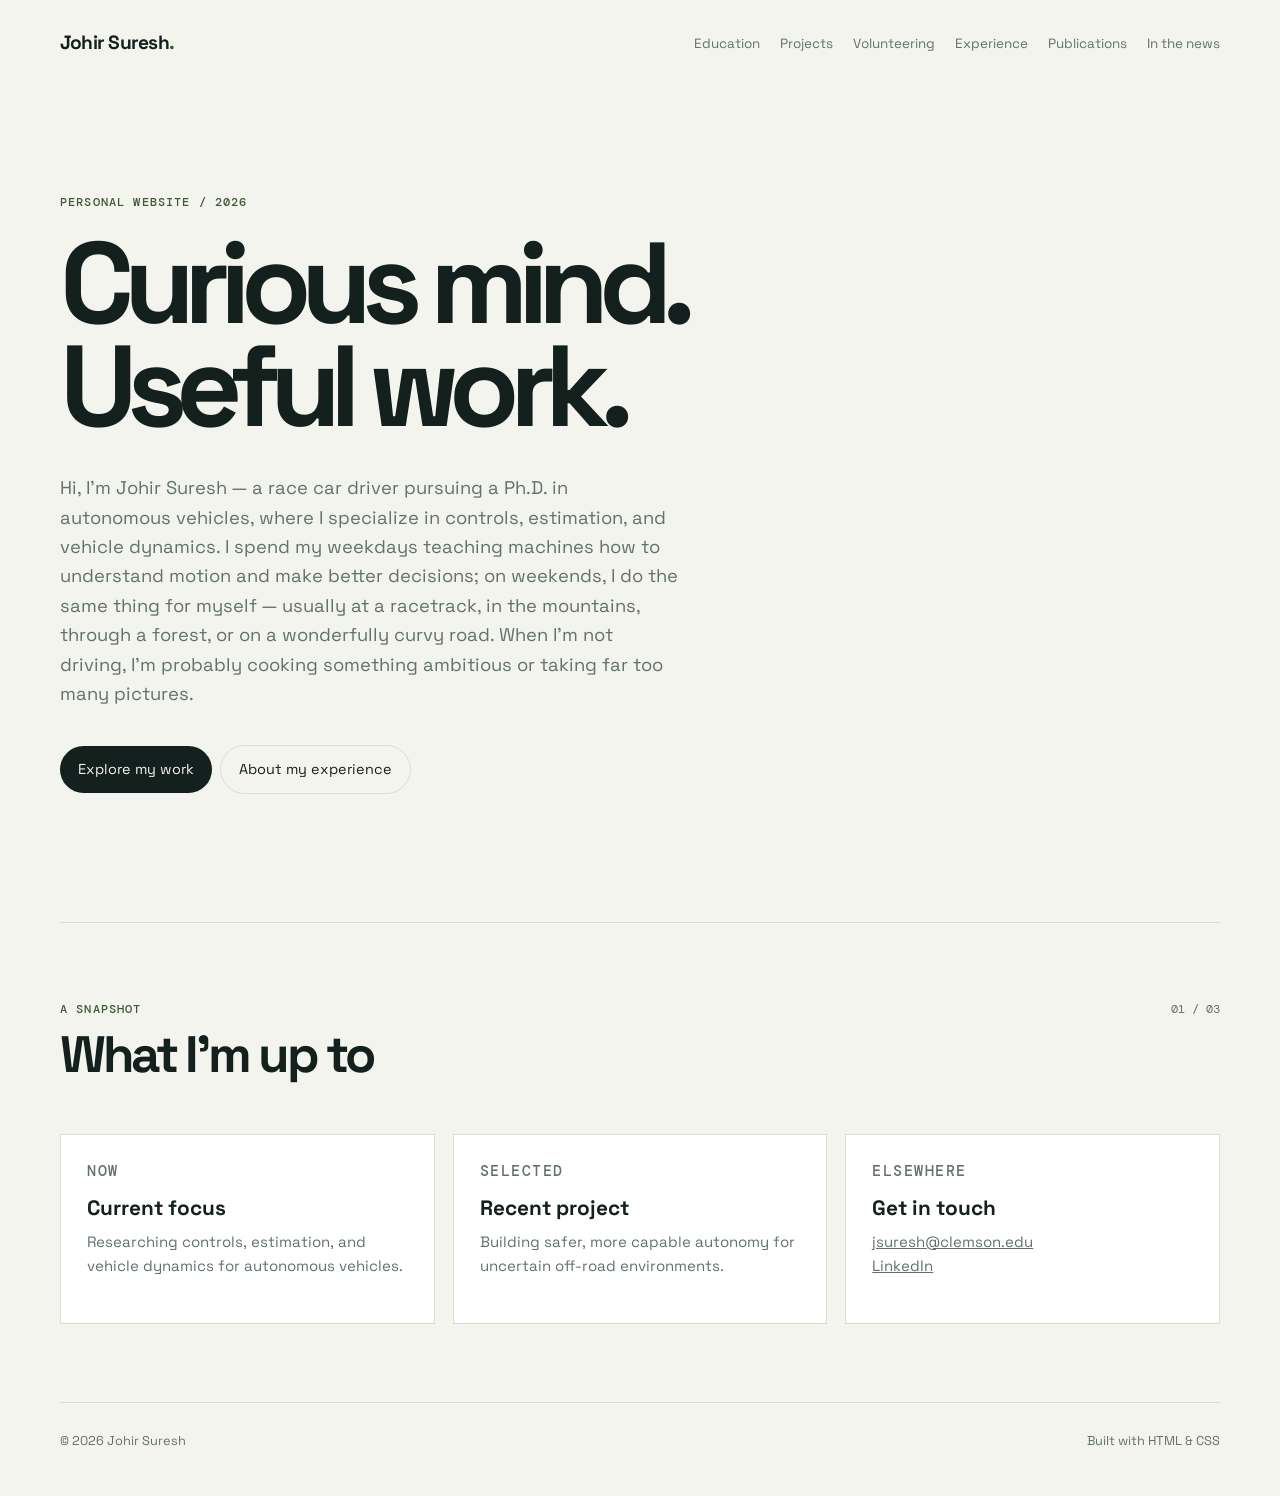
==== index.html @ f19c09bc "first commit, basic info" ====
<!doctype html>
<html lang="en">
<head>
  <meta charset="utf-8"><meta name="viewport" content="width=device-width, initial-scale=1">
  <title>Johir Suresh — Personal website</title><meta name="description" content="The personal website of Johir Suresh, a race car driver and autonomous-vehicle researcher.">
  <link rel="stylesheet" href="assets/css/styles.css">
</head>
<body>
  <header class="site-header"><a class="brand" href="index.html">Johir Suresh<span>.</span></a><nav class="site-nav" aria-label="Main navigation">
    <a href="education.html">Education</a><a href="projects.html">Projects</a><a href="volunteering.html">Volunteering</a><a href="experience.html">Experience</a><a href="publications.html">Publications</a><a href="news.html">In the news</a>
  </nav></header>
  <main>
    <section class="hero"><p class="eyebrow">Personal website / 2026</p><h1>Curious mind.<br>Useful work.</h1><p class="lede">Hi, I’m Johir Suresh — a race car driver pursuing a Ph.D. in autonomous vehicles, where I specialize in controls, estimation, and vehicle dynamics. I spend my weekdays teaching machines how to understand motion and make better decisions; on weekends, I do the same thing for myself — usually at a racetrack, in the mountains, through a forest, or on a wonderfully curvy road. When I’m not driving, I’m probably cooking something ambitious or taking far too many pictures.</p><a class="button" href="projects.html">Explore my work</a><a class="button secondary" href="experience.html">About my experience</a></section>
    <section class="section"><div class="section-heading"><div><p class="eyebrow">A snapshot</p><h2>What I’m up to</h2></div><span class="meta">01 / 03</span></div><div class="grid"><article class="card"><p class="label">Now</p><h3>Current focus</h3><p>Researching controls, estimation, and vehicle dynamics for autonomous vehicles.</p></article><article class="card"><p class="label">Selected</p><h3>Recent project</h3><p>Building safer, more capable autonomy for uncertain off-road environments.</p></article><article class="card"><p class="label">Elsewhere</p><h3>Get in touch</h3><p><a href="mailto:jsuresh@clemson.edu">jsuresh@clemson.edu</a><br><a href="https://www.linkedin.com/in/johir-suresh" target="_blank" rel="noopener">LinkedIn</a></p></article></div></section>
  </main>
  <footer class="site-footer"><span>© 2026 Johir Suresh</span><span>Built with HTML & CSS</span></footer>
</body></html>
---- assets/css/styles.css ----
@import url('https://fonts.googleapis.com/css2?family=DM+Mono:wght@400;500&family=Space+Grotesk:wght@400;500;600;700&display=swap');

:root {
  --ink: #14201d;
  --muted: #62716d;
  --paper: #f4f4ee;
  --card: #ffffff;
  --line: #d8ddd7;
  --accent: #d5f36b;
  --accent-deep: #3c5a35;
  --max-width: 1160px;
}

* { box-sizing: border-box; }
html { scroll-behavior: smooth; }
body {
  margin: 0;
  color: var(--ink);
  background: var(--paper);
  font-family: 'Space Grotesk', system-ui, sans-serif;
  line-height: 1.6;
}
a { color: inherit; }
.site-header, main, .site-footer { width: min(var(--max-width), calc(100% - 40px)); margin: 0 auto; }
.site-header { display: flex; justify-content: space-between; align-items: center; padding: 28px 0; }
.brand { font-weight: 700; text-decoration: none; letter-spacing: -.04em; font-size: 1.2rem; }
.brand span { color: var(--accent-deep); }
.site-nav { display: flex; flex-wrap: wrap; gap: 20px; justify-content: flex-end; }
.site-nav a { color: var(--muted); font-size: .84rem; text-decoration: none; }
.site-nav a:hover, .site-nav a[aria-current='page'] { color: var(--ink); }
.eyebrow, .label { font: 500 .72rem 'DM Mono', monospace; letter-spacing: .1em; text-transform: uppercase; color: var(--accent-deep); }
.hero { padding: 108px 0 128px; max-width: 850px; }
h1, h2, h3, p { margin-top: 0; }
h1 { font-size: clamp(3.4rem, 9vw, 7.8rem); letter-spacing: -.09em; line-height: .9; margin: 22px 0 34px; max-width: 900px; }
h2 { font-size: clamp(2rem, 4vw, 3.3rem); letter-spacing: -.065em; line-height: 1; margin-bottom: 24px; }
h3 { font-size: 1.3rem; line-height: 1.2; margin-bottom: 9px; }
.lede { max-width: 620px; color: var(--muted); font-size: 1.15rem; }
.button { display: inline-block; background: var(--ink); color: var(--paper); padding: 12px 18px; margin-top: 18px; border-radius: 999px; text-decoration: none; font-size: .9rem; }
.button:hover { background: var(--accent-deep); }
.button.secondary { background: transparent; color: var(--ink); border: 1px solid var(--line); margin-left: 8px; }
.section { padding: 78px 0; border-top: 1px solid var(--line); }
.section-heading { display: flex; justify-content: space-between; align-items: baseline; gap: 20px; margin-bottom: 30px; }
.section-heading a { color: var(--muted); font-size: .88rem; }
.grid { display: grid; grid-template-columns: repeat(3, 1fr); gap: 18px; }
.card { background: var(--card); border: 1px solid var(--line); padding: 26px; min-height: 190px; }
.card p { color: var(--muted); font-size: .94rem; }
.card .meta, .meta { color: var(--muted); font: .75rem 'DM Mono', monospace; }
.page-intro { padding: 90px 0 70px; max-width: 750px; }
.page-intro h1 { font-size: clamp(3.2rem, 7vw, 6.4rem); }
.timeline { display: grid; gap: 0; }
.timeline-item { display: grid; grid-template-columns: 170px 1fr; gap: 30px; padding: 30px 0; border-top: 1px solid var(--line); }
.timeline-item:first-child { border-top: 0; }
.timeline-item h3 { margin-bottom: 4px; }
.timeline-item p { color: var(--muted); max-width: 680px; margin-bottom: 0; }
.tags { display: flex; flex-wrap: wrap; gap: 7px; margin-top: 14px; }
.tag { border: 1px solid var(--line); border-radius: 999px; padding: 3px 9px; color: var(--muted); font-size: .72rem; }
.site-footer { border-top: 1px solid var(--line); padding: 28px 0 45px; display: flex; justify-content: space-between; color: var(--muted); font-size: .8rem; }
@media (max-width: 720px) {
  .site-header { align-items: flex-start; gap: 20px; flex-direction: column; }
  .site-nav { gap: 10px 14px; justify-content: flex-start; }
  .hero { padding: 60px 0 85px; }
  .grid { grid-template-columns: 1fr; }
  .timeline-item { grid-template-columns: 1fr; gap: 8px; }
  .button.secondary { margin-left: 0; }
  .site-footer { flex-direction: column; gap: 8px; }
}
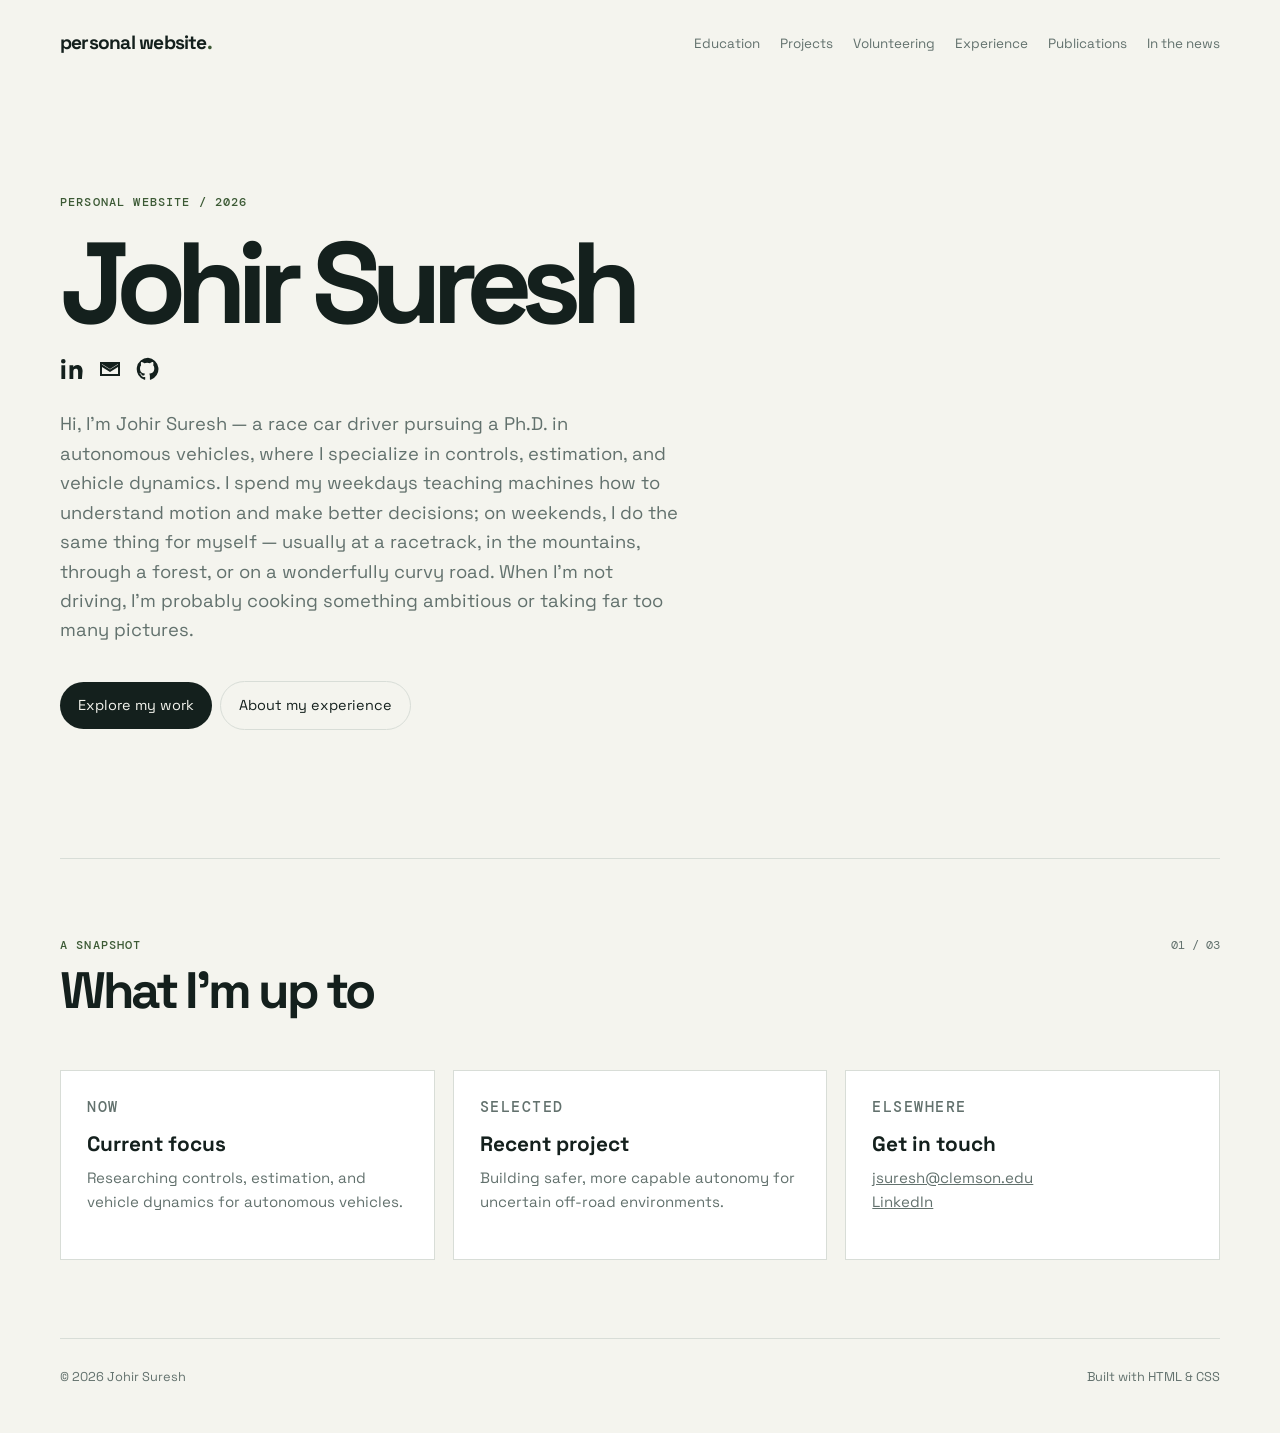
==== commit 8cd5181b: "updated mainpage, news, styling" ====
--- a/index.html
+++ b/index.html
@@ -6,11 +6,11 @@
   <link rel="stylesheet" href="assets/css/styles.css">
 </head>
 <body>
-  <header class="site-header"><a class="brand" href="index.html">Johir Suresh<span>.</span></a><nav class="site-nav" aria-label="Main navigation">
+  <header class="site-header"><a class="brand" href="index.html">personal website<span>.</span></a><nav class="site-nav" aria-label="Main navigation">
     <a href="education.html">Education</a><a href="projects.html">Projects</a><a href="volunteering.html">Volunteering</a><a href="experience.html">Experience</a><a href="publications.html">Publications</a><a href="news.html">In the news</a>
   </nav></header>
   <main>
-    <section class="hero"><p class="eyebrow">Personal website / 2026</p><h1>Curious mind.<br>Useful work.</h1><p class="lede">Hi, I’m Johir Suresh — a race car driver pursuing a Ph.D. in autonomous vehicles, where I specialize in controls, estimation, and vehicle dynamics. I spend my weekdays teaching machines how to understand motion and make better decisions; on weekends, I do the same thing for myself — usually at a racetrack, in the mountains, through a forest, or on a wonderfully curvy road. When I’m not driving, I’m probably cooking something ambitious or taking far too many pictures.</p><a class="button" href="projects.html">Explore my work</a><a class="button secondary" href="experience.html">About my experience</a></section>
+    <section class="hero"><p class="eyebrow">Personal website / 2026</p><h1>Johir Suresh</h1><div class="social-links" aria-label="Contact and social links"><a href="https://www.linkedin.com/in/johir-suresh" target="_blank" rel="noopener" aria-label="LinkedIn" title="LinkedIn"><svg aria-hidden="true" viewBox="0 0 24 24"><path d="M5.2 8.2H1.4V22h3.8V8.2ZM3.3 2A2.3 2.3 0 1 0 3.3 6.6 2.3 2.3 0 0 0 3.3 2ZM22.6 14.1c0-4.2-2.2-6.2-5.2-6.2-2.4 0-3.5 1.3-4.1 2.2V8.2H9.5V22h3.8v-6.8c0-1.8.3-3.5 2.6-3.5 2.2 0 2.2 2 2.2 3.6V22h3.8l.7-7.9Z"/></svg></a><a href="mailto:jsuresh@clemson.edu" aria-label="Email Johir Suresh" title="Email"><svg aria-hidden="true" viewBox="0 0 24 24"><path d="M2 5h20v14H2V5Zm2 2v.5l8 5 8-5V7l-8 5-8-5Zm0 10h16v-7.1l-8 5-8-5V17Z"/></svg></a><a href="https://github.com/johirsuresh" target="_blank" rel="noopener" aria-label="GitHub repositories" title="GitHub"><svg aria-hidden="true" viewBox="0 0 24 24"><path d="M12 .8a11.3 11.3 0 0 0-3.6 22c.6.1.8-.3.8-.6v-2.2c-3.2.7-3.9-1.4-3.9-1.4-.5-1.3-1.3-1.7-1.3-1.7-1-.7.1-.7.1-.7 1.1.1 1.7 1.1 1.1 1.1 1 1.7 2.6 1.2 3.2.9.1-.7.4-1.2.7-1.5-2.5-.3-5.1-1.2-5.1-5.5 0-1.2.4-2.2 1.1-3-.1-.3-.5-1.5.1-3.1 0 0 .9-.3 3.1 1.1a10.7 10.7 0 0 1 5.7 0c2.2-1.5 3.1-1.1 3.1-1.1.6 1.6.2 2.8.1 3.1.7.8 1.1 1.8 1.1 3 0 4.3-2.6 5.2-5.1 5.5.4.4.7 1.1.7 2.2v3.3c0 .3.2.7.8.6A11.3 11.3 0 0 0 12 .8Z"/></svg></a></div><p class="lede">Hi, I’m Johir Suresh — a race car driver pursuing a Ph.D. in autonomous vehicles, where I specialize in controls, estimation, and vehicle dynamics. I spend my weekdays teaching machines how to understand motion and make better decisions; on weekends, I do the same thing for myself — usually at a racetrack, in the mountains, through a forest, or on a wonderfully curvy road. When I’m not driving, I’m probably cooking something ambitious or taking far too many pictures.</p><a class="button" href="projects.html">Explore my work</a><a class="button secondary" href="experience.html">About my experience</a></section>
     <section class="section"><div class="section-heading"><div><p class="eyebrow">A snapshot</p><h2>What I’m up to</h2></div><span class="meta">01 / 03</span></div><div class="grid"><article class="card"><p class="label">Now</p><h3>Current focus</h3><p>Researching controls, estimation, and vehicle dynamics for autonomous vehicles.</p></article><article class="card"><p class="label">Selected</p><h3>Recent project</h3><p>Building safer, more capable autonomy for uncertain off-road environments.</p></article><article class="card"><p class="label">Elsewhere</p><h3>Get in touch</h3><p><a href="mailto:jsuresh@clemson.edu">jsuresh@clemson.edu</a><br><a href="https://www.linkedin.com/in/johir-suresh" target="_blank" rel="noopener">LinkedIn</a></p></article></div></section>
   </main>
   <footer class="site-footer"><span>© 2026 Johir Suresh</span><span>Built with HTML & CSS</span></footer>
--- a/assets/css/styles.css
+++ b/assets/css/styles.css
@@ -35,6 +35,10 @@
 h2 { font-size: clamp(2rem, 4vw, 3.3rem); letter-spacing: -.065em; line-height: 1; margin-bottom: 24px; }
 h3 { font-size: 1.3rem; line-height: 1.2; margin-bottom: 9px; }
 .lede { max-width: 620px; color: var(--muted); font-size: 1.15rem; }
+.social-links { display: flex; gap: 14px; margin: -12px 0 28px; }
+.social-links a { display: inline-flex; color: var(--ink); }
+.social-links a:hover { color: var(--accent-deep); }
+.social-links svg { width: 24px; height: 24px; fill: currentColor; }
 .button { display: inline-block; background: var(--ink); color: var(--paper); padding: 12px 18px; margin-top: 18px; border-radius: 999px; text-decoration: none; font-size: .9rem; }
 .button:hover { background: var(--accent-deep); }
 .button.secondary { background: transparent; color: var(--ink); border: 1px solid var(--line); margin-left: 8px; }
@@ -52,6 +56,10 @@
 .timeline-item:first-child { border-top: 0; }
 .timeline-item h3 { margin-bottom: 4px; }
 .timeline-item p { color: var(--muted); max-width: 680px; margin-bottom: 0; }
+.news-entry { display: grid; grid-template-columns: minmax(180px, 260px) 1fr; gap: 24px; align-items: start; }
+.news-image-link { display: block; overflow: hidden; background: var(--line); }
+.news-image { display: block; width: 100%; aspect-ratio: 4 / 3; object-fit: cover; transition: transform .25s ease; }
+.news-image-link:hover .news-image { transform: scale(1.03); }
 .tags { display: flex; flex-wrap: wrap; gap: 7px; margin-top: 14px; }
 .tag { border: 1px solid var(--line); border-radius: 999px; padding: 3px 9px; color: var(--muted); font-size: .72rem; }
 .site-footer { border-top: 1px solid var(--line); padding: 28px 0 45px; display: flex; justify-content: space-between; color: var(--muted); font-size: .8rem; }
@@ -61,6 +69,7 @@
   .hero { padding: 60px 0 85px; }
   .grid { grid-template-columns: 1fr; }
   .timeline-item { grid-template-columns: 1fr; gap: 8px; }
+  .news-entry { grid-template-columns: 1fr; gap: 18px; }
   .button.secondary { margin-left: 0; }
   .site-footer { flex-direction: column; gap: 8px; }
 }
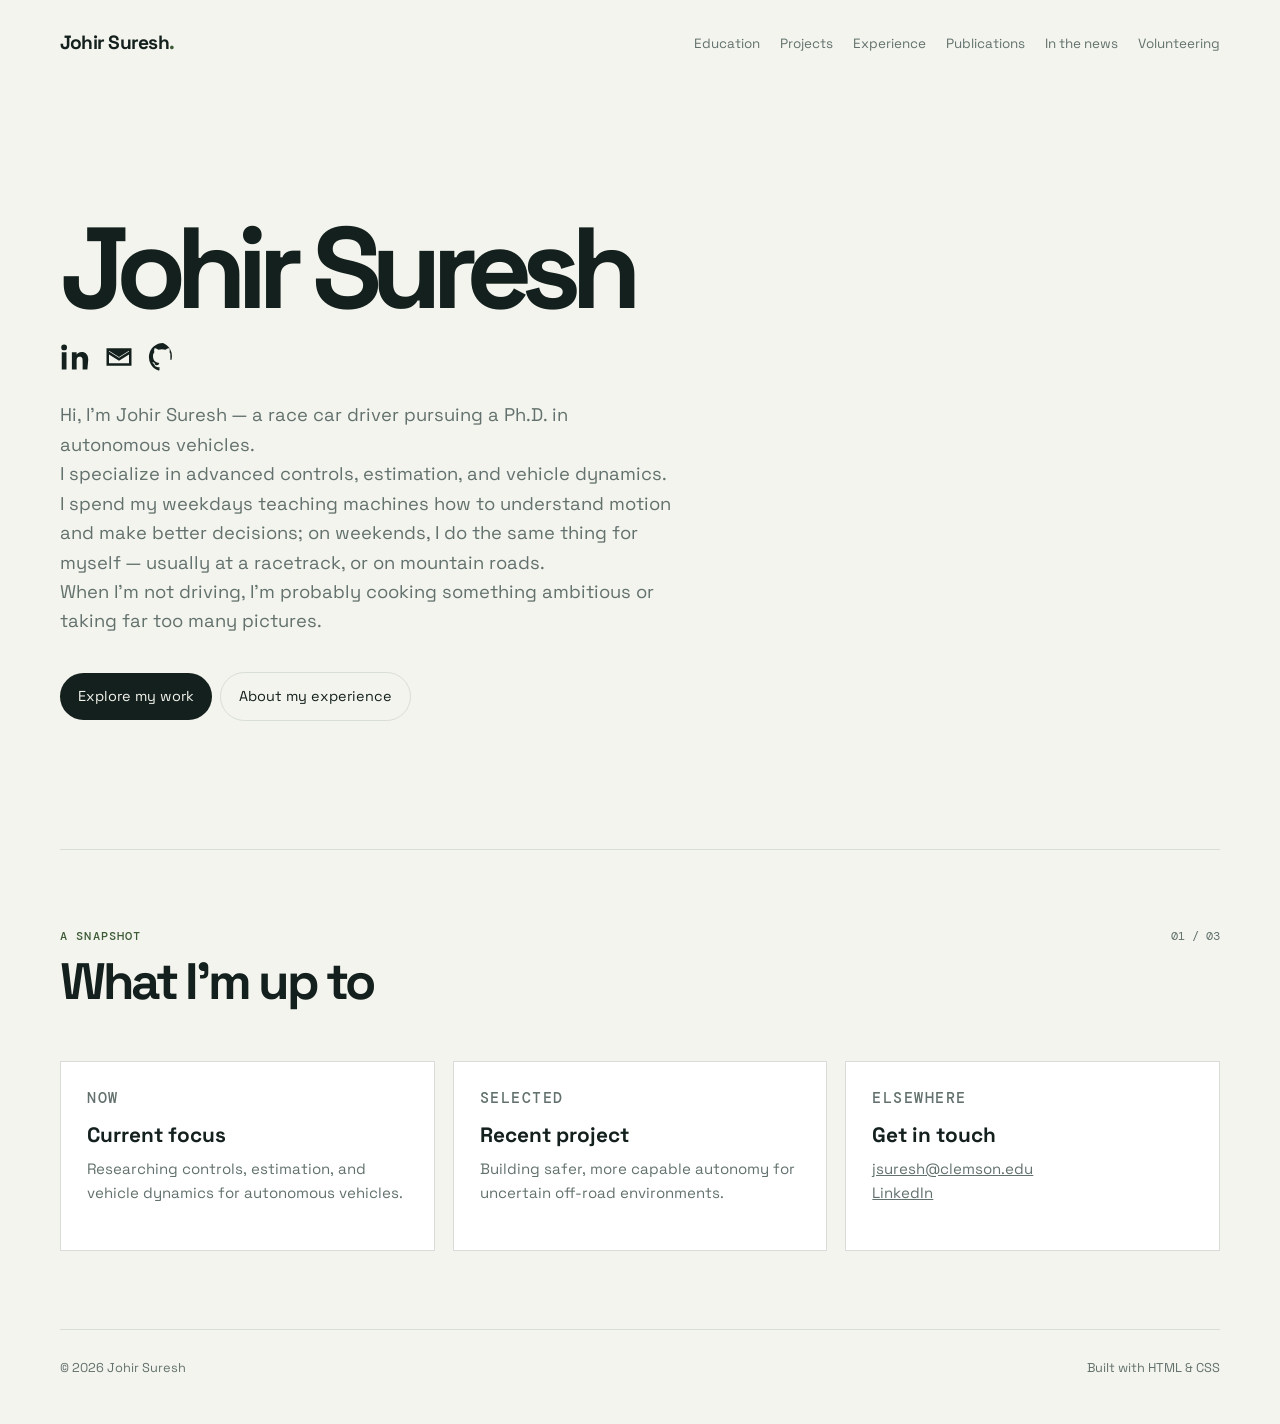
==== commit 39ba0970: "updated many things" ====
--- a/index.html
+++ b/index.html
@@ -2,15 +2,15 @@
 <html lang="en">
 <head>
   <meta charset="utf-8"><meta name="viewport" content="width=device-width, initial-scale=1">
-  <title>Johir Suresh — Personal website</title><meta name="description" content="The personal website of Johir Suresh, a race car driver and autonomous-vehicle researcher.">
+  <title>Johir Suresh</title><meta name="description" content="Johir Suresh, a race car driver and autonomous-vehicle researcher.">
   <link rel="stylesheet" href="assets/css/styles.css">
 </head>
 <body>
-  <header class="site-header"><a class="brand" href="index.html">personal website<span>.</span></a><nav class="site-nav" aria-label="Main navigation">
+  <header class="site-header"><a class="brand" href="index.html">Johir Suresh<span>.</span></a><nav class="site-nav" aria-label="Main navigation">
     <a href="education.html">Education</a><a href="projects.html">Projects</a><a href="volunteering.html">Volunteering</a><a href="experience.html">Experience</a><a href="publications.html">Publications</a><a href="news.html">In the news</a>
   </nav></header>
   <main>
-    <section class="hero"><p class="eyebrow">Personal website / 2026</p><h1>Johir Suresh</h1><div class="social-links" aria-label="Contact and social links"><a href="https://www.linkedin.com/in/johir-suresh" target="_blank" rel="noopener" aria-label="LinkedIn" title="LinkedIn"><svg aria-hidden="true" viewBox="0 0 24 24"><path d="M5.2 8.2H1.4V22h3.8V8.2ZM3.3 2A2.3 2.3 0 1 0 3.3 6.6 2.3 2.3 0 0 0 3.3 2ZM22.6 14.1c0-4.2-2.2-6.2-5.2-6.2-2.4 0-3.5 1.3-4.1 2.2V8.2H9.5V22h3.8v-6.8c0-1.8.3-3.5 2.6-3.5 2.2 0 2.2 2 2.2 3.6V22h3.8l.7-7.9Z"/></svg></a><a href="mailto:jsuresh@clemson.edu" aria-label="Email Johir Suresh" title="Email"><svg aria-hidden="true" viewBox="0 0 24 24"><path d="M2 5h20v14H2V5Zm2 2v.5l8 5 8-5V7l-8 5-8-5Zm0 10h16v-7.1l-8 5-8-5V17Z"/></svg></a><a href="https://github.com/johirsuresh" target="_blank" rel="noopener" aria-label="GitHub repositories" title="GitHub"><svg aria-hidden="true" viewBox="0 0 24 24"><path d="M12 .8a11.3 11.3 0 0 0-3.6 22c.6.1.8-.3.8-.6v-2.2c-3.2.7-3.9-1.4-3.9-1.4-.5-1.3-1.3-1.7-1.3-1.7-1-.7.1-.7.1-.7 1.1.1 1.7 1.1 1.1 1.1 1 1.7 2.6 1.2 3.2.9.1-.7.4-1.2.7-1.5-2.5-.3-5.1-1.2-5.1-5.5 0-1.2.4-2.2 1.1-3-.1-.3-.5-1.5.1-3.1 0 0 .9-.3 3.1 1.1a10.7 10.7 0 0 1 5.7 0c2.2-1.5 3.1-1.1 3.1-1.1.6 1.6.2 2.8.1 3.1.7.8 1.1 1.8 1.1 3 0 4.3-2.6 5.2-5.1 5.5.4.4.7 1.1.7 2.2v3.3c0 .3.2.7.8.6A11.3 11.3 0 0 0 12 .8Z"/></svg></a></div><p class="lede">Hi, I’m Johir Suresh — a race car driver pursuing a Ph.D. in autonomous vehicles, where I specialize in controls, estimation, and vehicle dynamics. I spend my weekdays teaching machines how to understand motion and make better decisions; on weekends, I do the same thing for myself — usually at a racetrack, in the mountains, through a forest, or on a wonderfully curvy road. When I’m not driving, I’m probably cooking something ambitious or taking far too many pictures.</p><a class="button" href="projects.html">Explore my work</a><a class="button secondary" href="experience.html">About my experience</a></section>
+    <section class="hero"><h1>Johir Suresh</h1><div class="social-links" aria-label="Contact and social links"><a href="https://www.linkedin.com/in/johir-suresh" target="_blank" rel="noopener" aria-label="LinkedIn" title="LinkedIn"><svg aria-hidden="true" viewBox="0 0 24 24"><path d="M5.2 8.2H1.4V22h3.8V8.2ZM3.3 2A2.3 2.3 0 1 0 3.3 6.6 2.3 2.3 0 0 0 3.3 2ZM22.6 14.1c0-4.2-2.2-6.2-5.2-6.2-2.4 0-3.5 1.3-4.1 2.2V8.2H9.5V22h3.8v-6.8c0-1.8.3-3.5 2.6-3.5 2.2 0 2.2 2 2.2 3.6V22h3.8l.7-7.9Z"/></svg></a><a href="mailto:jsuresh@clemson.edu" aria-label="Email Johir Suresh" title="Email"><svg aria-hidden="true" viewBox="0 0 24 24"><path d="M2 5h20v14H2V5Zm2 2v.5l8 5 8-5V7l-8 5-8-5Zm0 10h16v-7.1l-8 5-8-5V17Z"/></svg></a><a href="https://github.com/johirsuresh" target="_blank" rel="noopener" aria-label="GitHub repositories" title="GitHub"><svg aria-hidden="true" viewBox="0 0 24 24"><path d="M12 .8a11.3 11.3 0 0 0-3.6 22c.6.1.8-.3.8-.6v-2.2c-3.2.7-3.9-1.4-3.9-1.4-.5-1.3-1.3-1.7-1.3-1.7-1-.7.1-.7.1-.7 1.1.1 1.7 1.1 1.1 1.1 1 1.7 2.6 1.2 3.2.9.1-.7.4-1.2.7-1.5-2.5-.3-5.1-1.2-5.1-5.5 0-1.2.4-2.2 1.1-3-.1-.3-.5-1.5.1-3.1 0 0 .9-.3 3.1 1.1a10.7 10.7 0 0 1 5.7 0c2.2-1.5 3.1-1.1 3.1-1.1.6 1.6.2 2.8.1 3.1.7.8.7 1.1.7 2.2v3.3c0 .3.2.7.8.6A11.3 11.3 0 0 0 12 .8Z"/></svg></a></div><p class="lede">Hi, I’m Johir Suresh — a race car driver pursuing a Ph.D. in autonomous vehicles.<br>I specialize in advanced controls, estimation, and vehicle dynamics.<br>I spend my weekdays teaching machines how to understand motion and make better decisions; on weekends, I do the same thing for myself — usually at a racetrack, or on mountain roads.<br>When I’m not driving, I’m probably cooking something ambitious or taking far too many pictures.</p><a class="button" href="projects.html">Explore my work</a><a class="button secondary" href="experience.html">About my experience</a></section>
     <section class="section"><div class="section-heading"><div><p class="eyebrow">A snapshot</p><h2>What I’m up to</h2></div><span class="meta">01 / 03</span></div><div class="grid"><article class="card"><p class="label">Now</p><h3>Current focus</h3><p>Researching controls, estimation, and vehicle dynamics for autonomous vehicles.</p></article><article class="card"><p class="label">Selected</p><h3>Recent project</h3><p>Building safer, more capable autonomy for uncertain off-road environments.</p></article><article class="card"><p class="label">Elsewhere</p><h3>Get in touch</h3><p><a href="mailto:jsuresh@clemson.edu">jsuresh@clemson.edu</a><br><a href="https://www.linkedin.com/in/johir-suresh" target="_blank" rel="noopener">LinkedIn</a></p></article></div></section>
   </main>
   <footer class="site-footer"><span>© 2026 Johir Suresh</span><span>Built with HTML & CSS</span></footer>
--- a/assets/css/styles.css
+++ b/assets/css/styles.css
@@ -26,6 +26,12 @@
 .brand { font-weight: 700; text-decoration: none; letter-spacing: -.04em; font-size: 1.2rem; }
 .brand span { color: var(--accent-deep); }
 .site-nav { display: flex; flex-wrap: wrap; gap: 20px; justify-content: flex-end; }
+.site-nav a[href='education.html'] { order: 1; }
+.site-nav a[href='projects.html'] { order: 2; }
+.site-nav a[href='experience.html'] { order: 3; }
+.site-nav a[href='publications.html'] { order: 4; }
+.site-nav a[href='news.html'] { order: 5; }
+.site-nav a[href='volunteering.html'] { order: 6; }
 .site-nav a { color: var(--muted); font-size: .84rem; text-decoration: none; }
 .site-nav a:hover, .site-nav a[aria-current='page'] { color: var(--ink); }
 .eyebrow, .label { font: 500 .72rem 'DM Mono', monospace; letter-spacing: .1em; text-transform: uppercase; color: var(--accent-deep); }
@@ -38,7 +44,7 @@
 .social-links { display: flex; gap: 14px; margin: -12px 0 28px; }
 .social-links a { display: inline-flex; color: var(--ink); }
 .social-links a:hover { color: var(--accent-deep); }
-.social-links svg { width: 24px; height: 24px; fill: currentColor; }
+.social-links svg { width: 30px; height: 30px; fill: currentColor; }
 .button { display: inline-block; background: var(--ink); color: var(--paper); padding: 12px 18px; margin-top: 18px; border-radius: 999px; text-decoration: none; font-size: .9rem; }
 .button:hover { background: var(--accent-deep); }
 .button.secondary { background: transparent; color: var(--ink); border: 1px solid var(--line); margin-left: 8px; }
